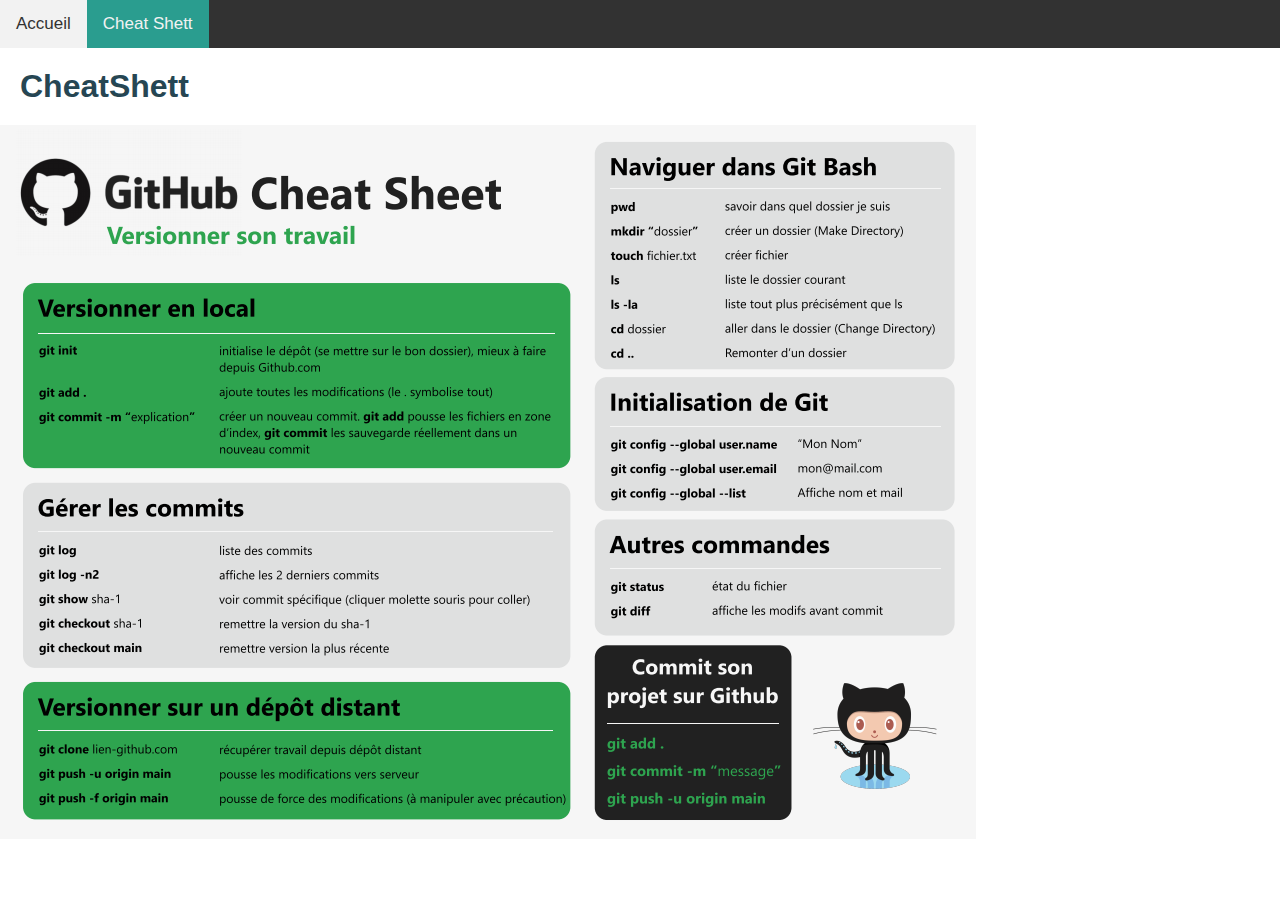
==== cheatShett.html @ a6dbdda8 "Add page cheatSheet.html" ====
<!DOCTYPE html>
<html lang="en">
  <head>
    <meta charset="UTF-8" />
    <meta http-equiv="X-UA-Compatible" content="IE=edge" />
    <meta name="viewport" content="width=device-width, initial-scale=1.0" />
    <title>Cheat Sheet</title>
    <link rel="stylesheet" href="./styles.css" />
  </head>
  <body>
    <nav>
      <div class="topnav">
        <a href="./index.html">Accueil</a>
        <a class="active" href="./cheatShett.html">Cheat Shett</a>
      </div>
    </nav>
    <h1>CheatShett</h1>
    <img src="./assets/GitHub Cheat Sheet.png" alt="Cheat Sheetß" />
  </body>
</html>
---- styles.css ----
/* https://www.palettedecouleur.net/?utm_source=Graphiste&utm_medium=blog&utm_campaign=outils-gratuits-palette */

:root {
  --color1: #264653;
  --color2: #2a9d8f;
  --color3: #e9c46a;
  --color4: #f4a261;
  --color5: #e76f51;
  --colorStd: #323232;
  --colorLight: #cacaca;
  --colorWhite: #f2f2f2;

  --textSize1: 2rem;
  --textSize2: 1.5rem;
  --textSize3: 1rem;
  --textSize4: 1rem;
  --textSize5: 1rem;
  --textSizeStd: 1rem;

  --pading0: 0px;
  --margin0: 0px;
}

* {
  font-family: "Lucida Sans", "Lucida Sans Regular", "Lucida Grande",
    "Lucida Sans Unicode", Geneva, Verdana, sans-serif;
  font-size: 100%;
  color: var(--colorStd);
  padding: var(--padding0);
  margin: var(--margin0);
  margin: 0;
  /* border: red solid 1px; */
}

h1 {
  font-size: var(--textSize1);
  color: var(--color1);
  padding: 10px;
  margin: 10px;
  border-color: #2a9d8f;
}
h2 {
  font-size: var(--textSize2);
  color: var(--color2);
  padding: 10px;
  margin: 10px;
  border-color: #2a9d8f;
}
h3 {
  font-size: var(--textSize3);
  color: var(--color3);
  padding: 10px;
  margin: 10px;
  border-color: #2a9d8f;
}

li {
  font-size: var(--textSizeStd);
  color: var(--colorStd);
  padding: 0px;
  margin: 10px 10px 10px 30px;
  border-color: #2a9d8f;
}

.code {
  /* font-family: "Courier New", Courier, monospace; */
  color: var(--colorLight);
}

a {
  font-size: 0.8rem;
  color: var(--colorStd);
  text-decoration: none;
  padding: 0px;
  margin: 10px 10px 10px 30px;
}
a:hover {
  text-decoration: underline;
}

/* //--------------------------------------------------------------------------------//  */
/* Barre de navigation */

/* Add a black background color to the top navigation */
.topnav {
  background-color: var(--colorStd);
  overflow: hidden;
}

/* Style the links inside the navigation bar */
.topnav a {
  float: left;
  color: var(--colorWhite);
  text-align: center;
  padding: 14px 16px;
  margin: 0px;
  text-decoration: none;
  font-size: 17px;
}

/* Change the color of links on hover */
.topnav a:hover {
  background-color: var(--colorWhite);
  color: var(--colorStd);
}

/* Add a color to the active/current link */
.topnav a.active {
  background-color: var(--color2);
  color: var(--colorWhite);
}
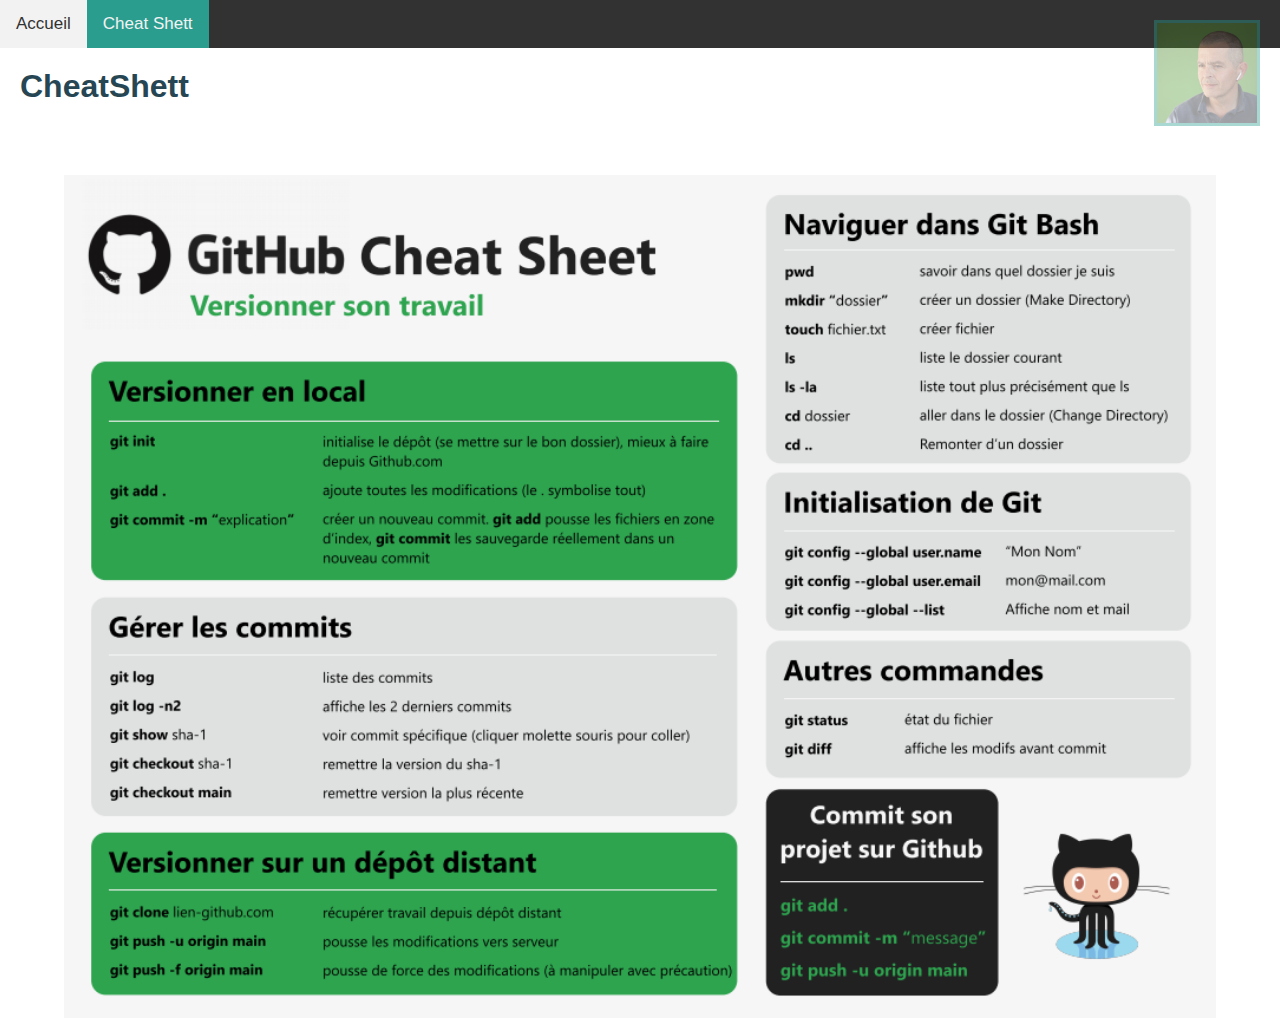
==== commit 4afa4e92: "Add img" ====
--- a/cheatShett.html
+++ b/cheatShett.html
@@ -15,6 +15,11 @@
       </div>
     </nav>
     <h1>CheatShett</h1>
-    <img src="./assets/GitHub Cheat Sheet.png" alt="Cheat Sheetß" />
+    <img class="logo" src="./assets/dva.jpg" alt="Cheat Sheet" />
+    <img
+      class="pleinePage"
+      src="./assets/GitHub Cheat Sheet.png"
+      alt="Cheat Sheet"
+    />
   </body>
 </html>
--- a/styles.css
+++ b/styles.css
@@ -11,11 +11,11 @@
   --colorWhite: #f2f2f2;
 
   --textSize1: 2rem;
-  --textSize2: 1.5rem;
+  --textSize2: 1.3rem;
   --textSize3: 1rem;
   --textSize4: 1rem;
   --textSize5: 1rem;
-  --textSizeStd: 1rem;
+  --textSizeStd: 0.8rem;
 
   --pading0: 0px;
   --margin0: 0px;
@@ -26,8 +26,8 @@
     "Lucida Sans Unicode", Geneva, Verdana, sans-serif;
   font-size: 100%;
   color: var(--colorStd);
+  margin: var(--margin0);
   padding: var(--padding0);
-  margin: var(--margin0);
   margin: 0;
   /* border: red solid 1px; */
 }
@@ -35,29 +35,32 @@
 h1 {
   font-size: var(--textSize1);
   color: var(--color1);
+  margin: 10px;
   padding: 10px;
-  margin: 10px;
   border-color: #2a9d8f;
 }
 h2 {
   font-size: var(--textSize2);
   color: var(--color2);
+  margin: 10px;
   padding: 10px;
-  margin: 10px;
   border-color: #2a9d8f;
 }
 h3 {
   font-size: var(--textSize3);
   color: var(--color3);
+  margin: 10px;
   padding: 10px;
+  border-color: #2a9d8f;
+}
+
+ol {
   margin: 10px;
-  border-color: #2a9d8f;
 }
 
 li {
   font-size: var(--textSizeStd);
   color: var(--colorStd);
-  padding: 0px;
   margin: 10px 10px 10px 30px;
   border-color: #2a9d8f;
 }
@@ -71,8 +74,8 @@
   font-size: 0.8rem;
   color: var(--colorStd);
   text-decoration: none;
+  margin: 10px 10px 10px 30px;
   padding: 0px;
-  margin: 10px 10px 10px 30px;
 }
 a:hover {
   text-decoration: underline;
@@ -92,8 +95,8 @@
   float: left;
   color: var(--colorWhite);
   text-align: center;
+  margin: 0px;
   padding: 14px 16px;
-  margin: 0px;
   text-decoration: none;
   font-size: 17px;
 }
@@ -109,3 +112,19 @@
   background-color: var(--color2);
   color: var(--colorWhite);
 }
+
+.logo {
+  position: fixed;
+  top: 20px;
+  right: 20px;
+  width: 100px;
+  border: 3px solid var(--color2);
+  opacity: 0.4;
+}
+.pleinePage {
+  width: 90%;
+  /* text-align: center; */
+  margin: auto;
+  padding-top: 50px;
+  display: flex;
+}
